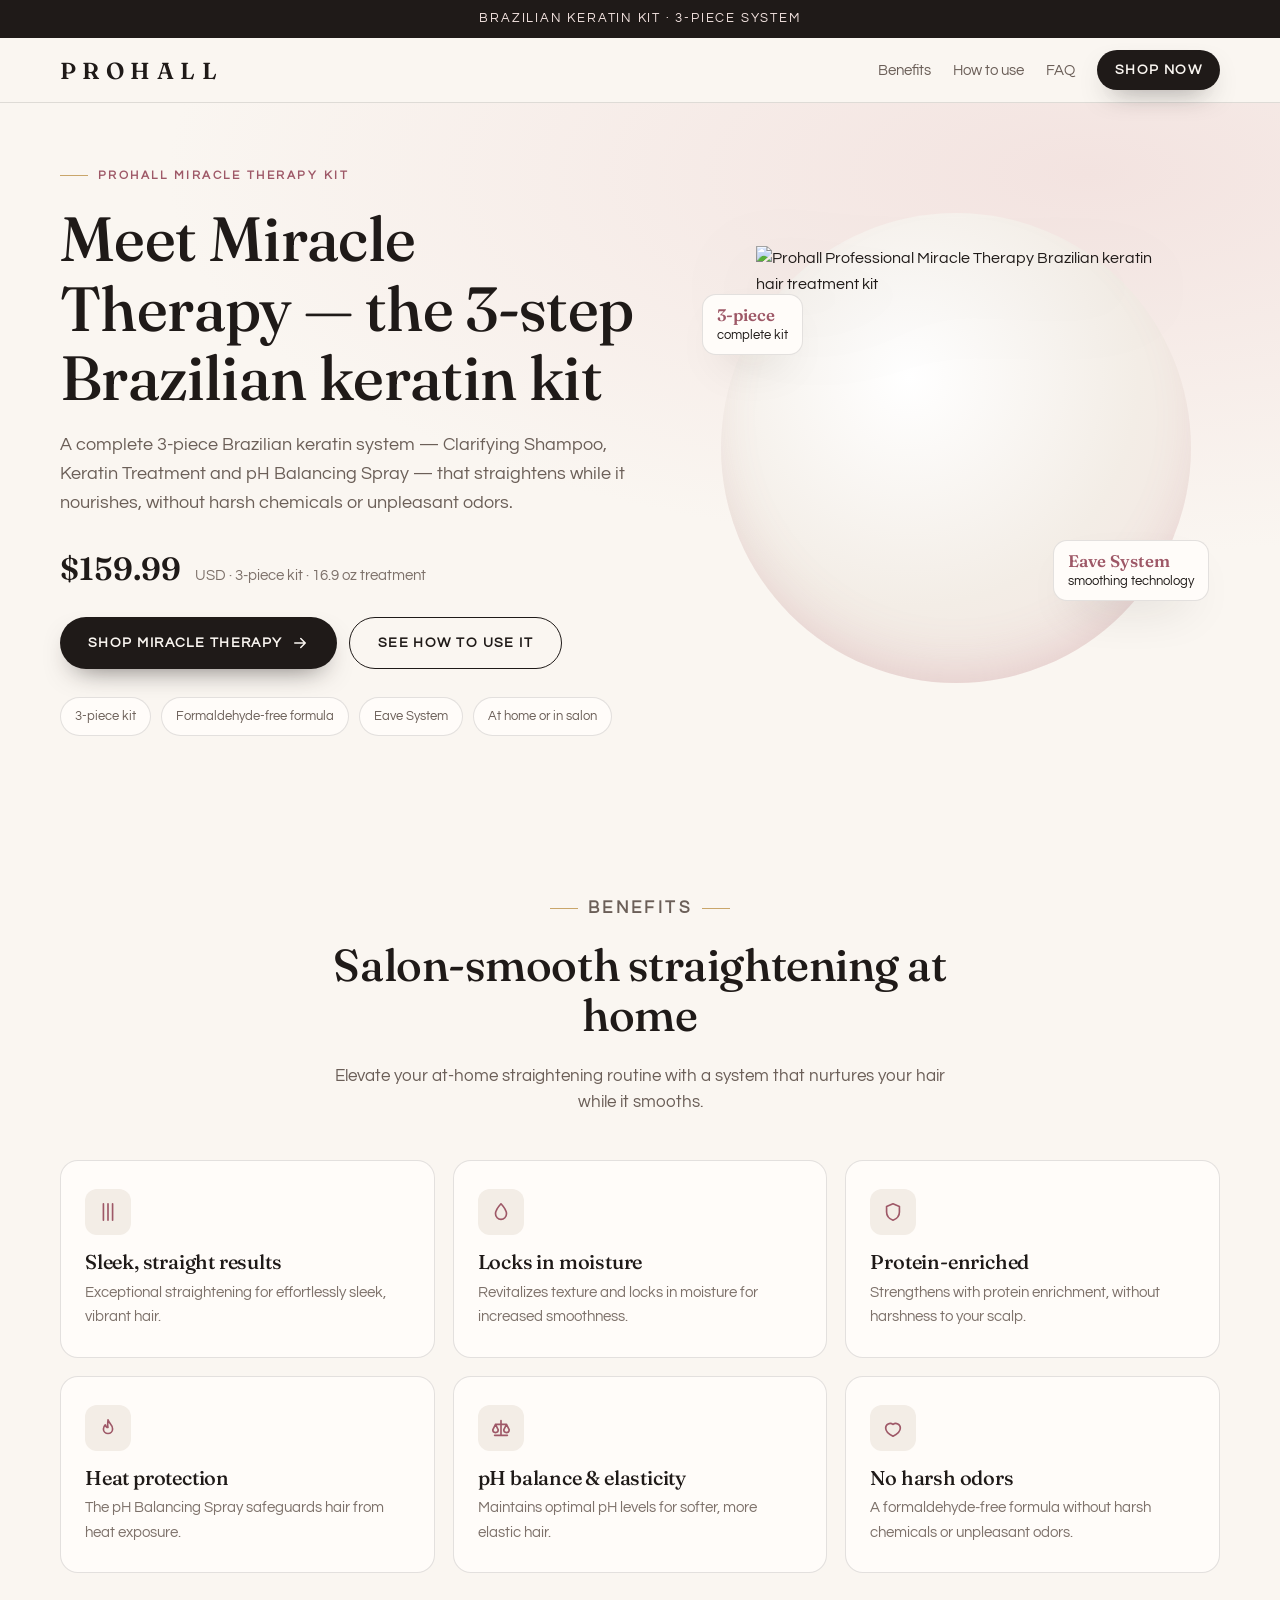
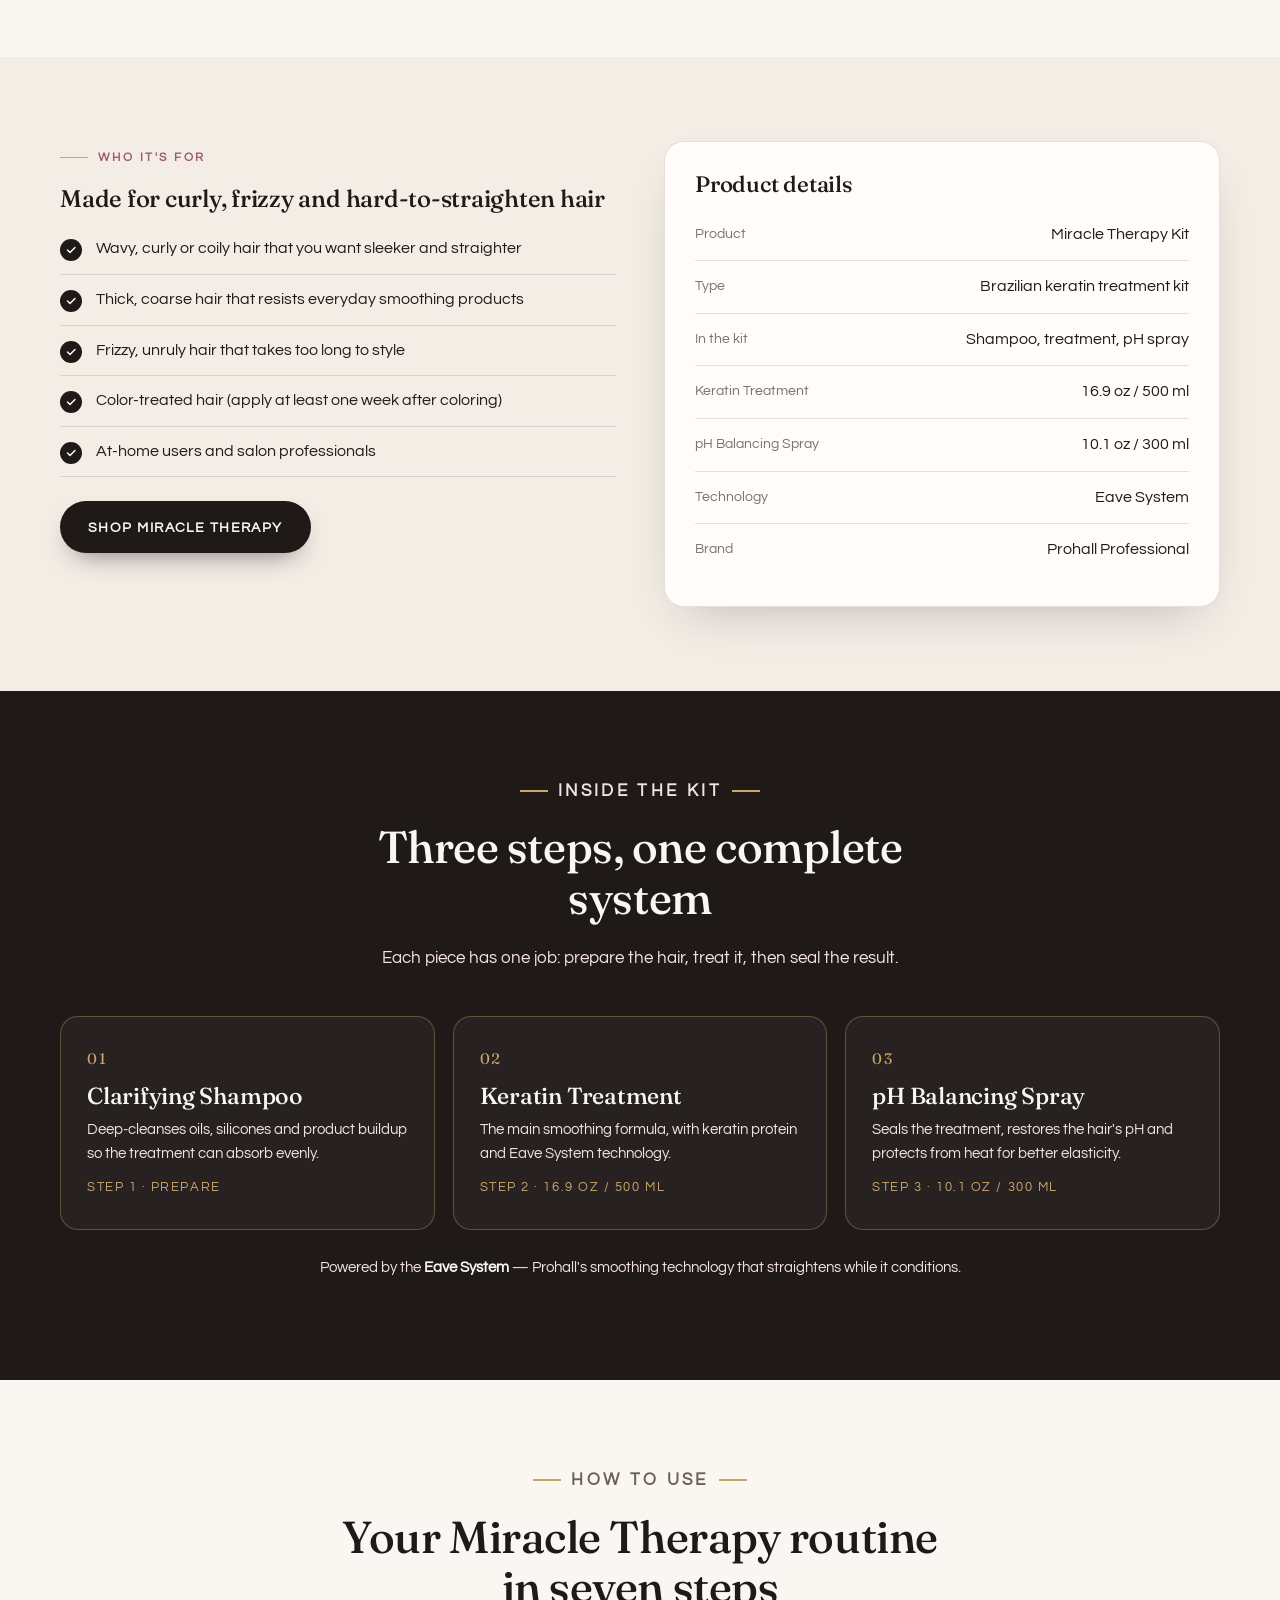
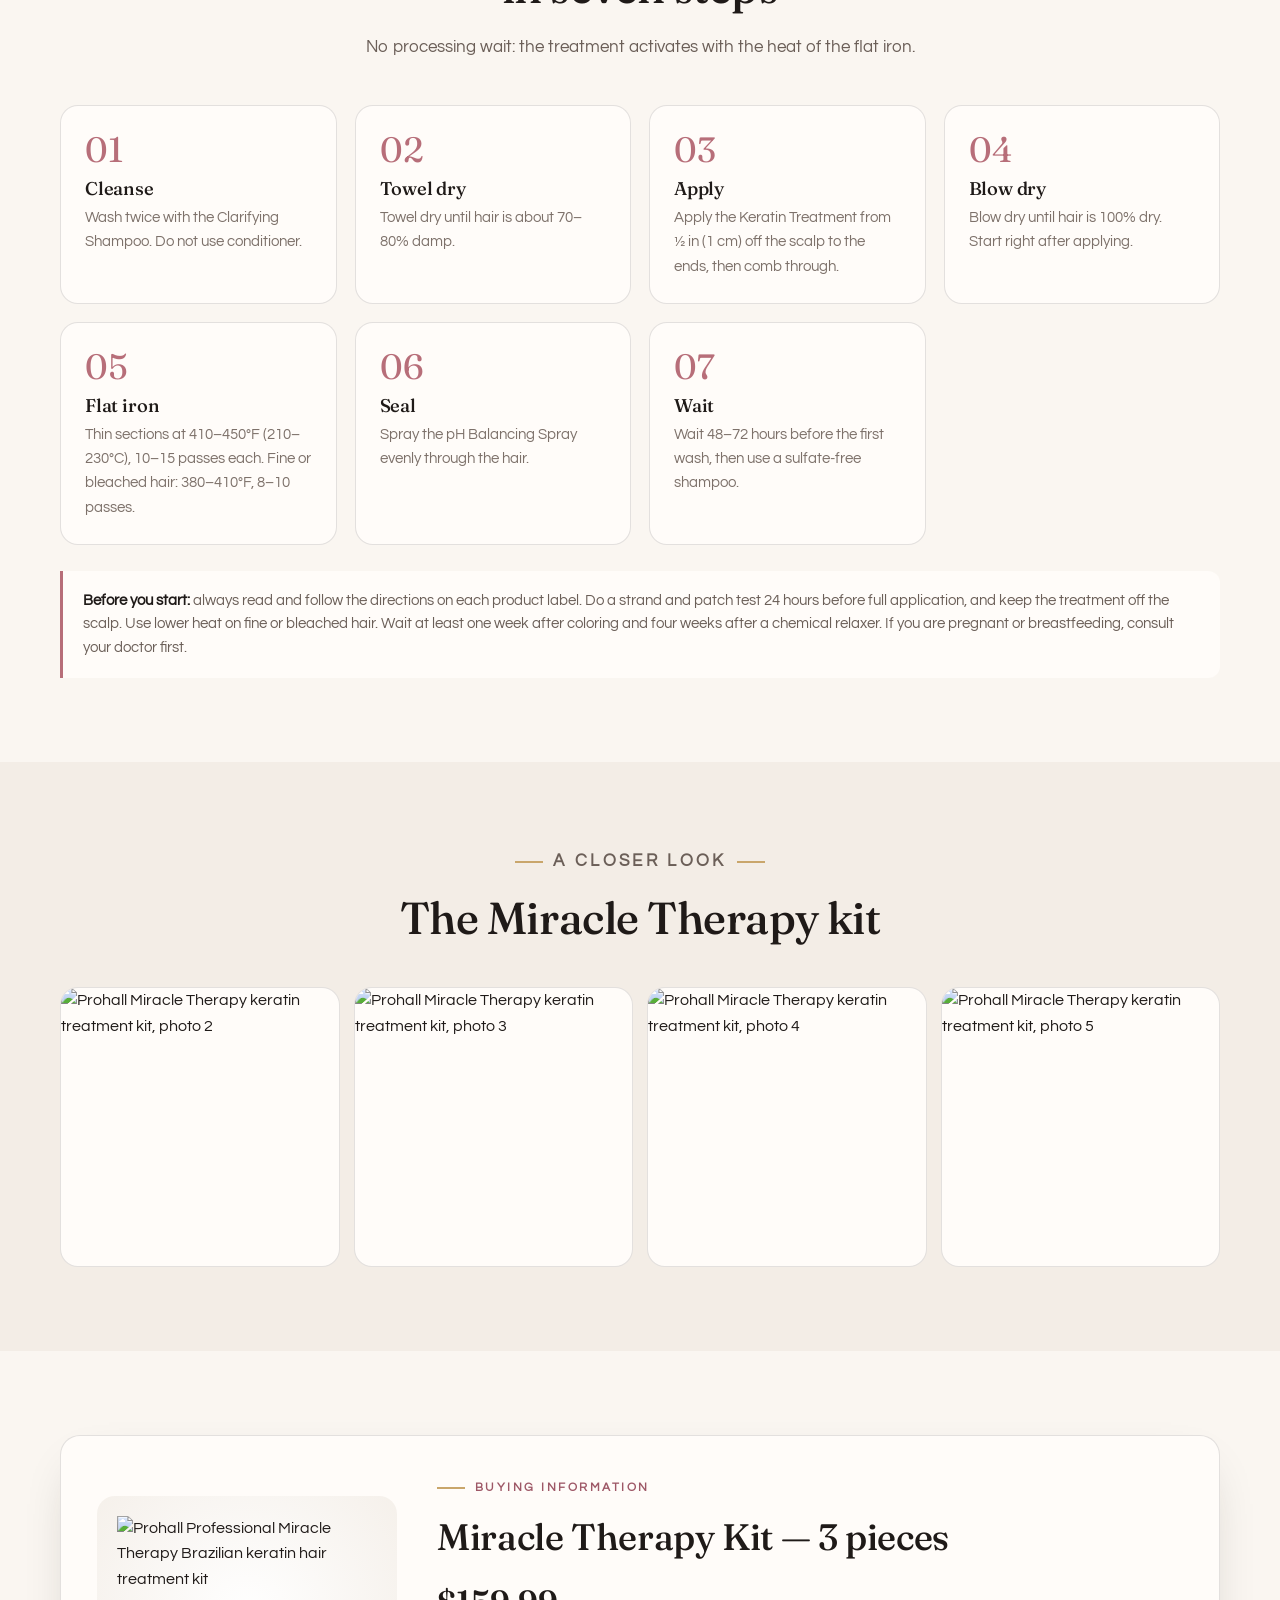
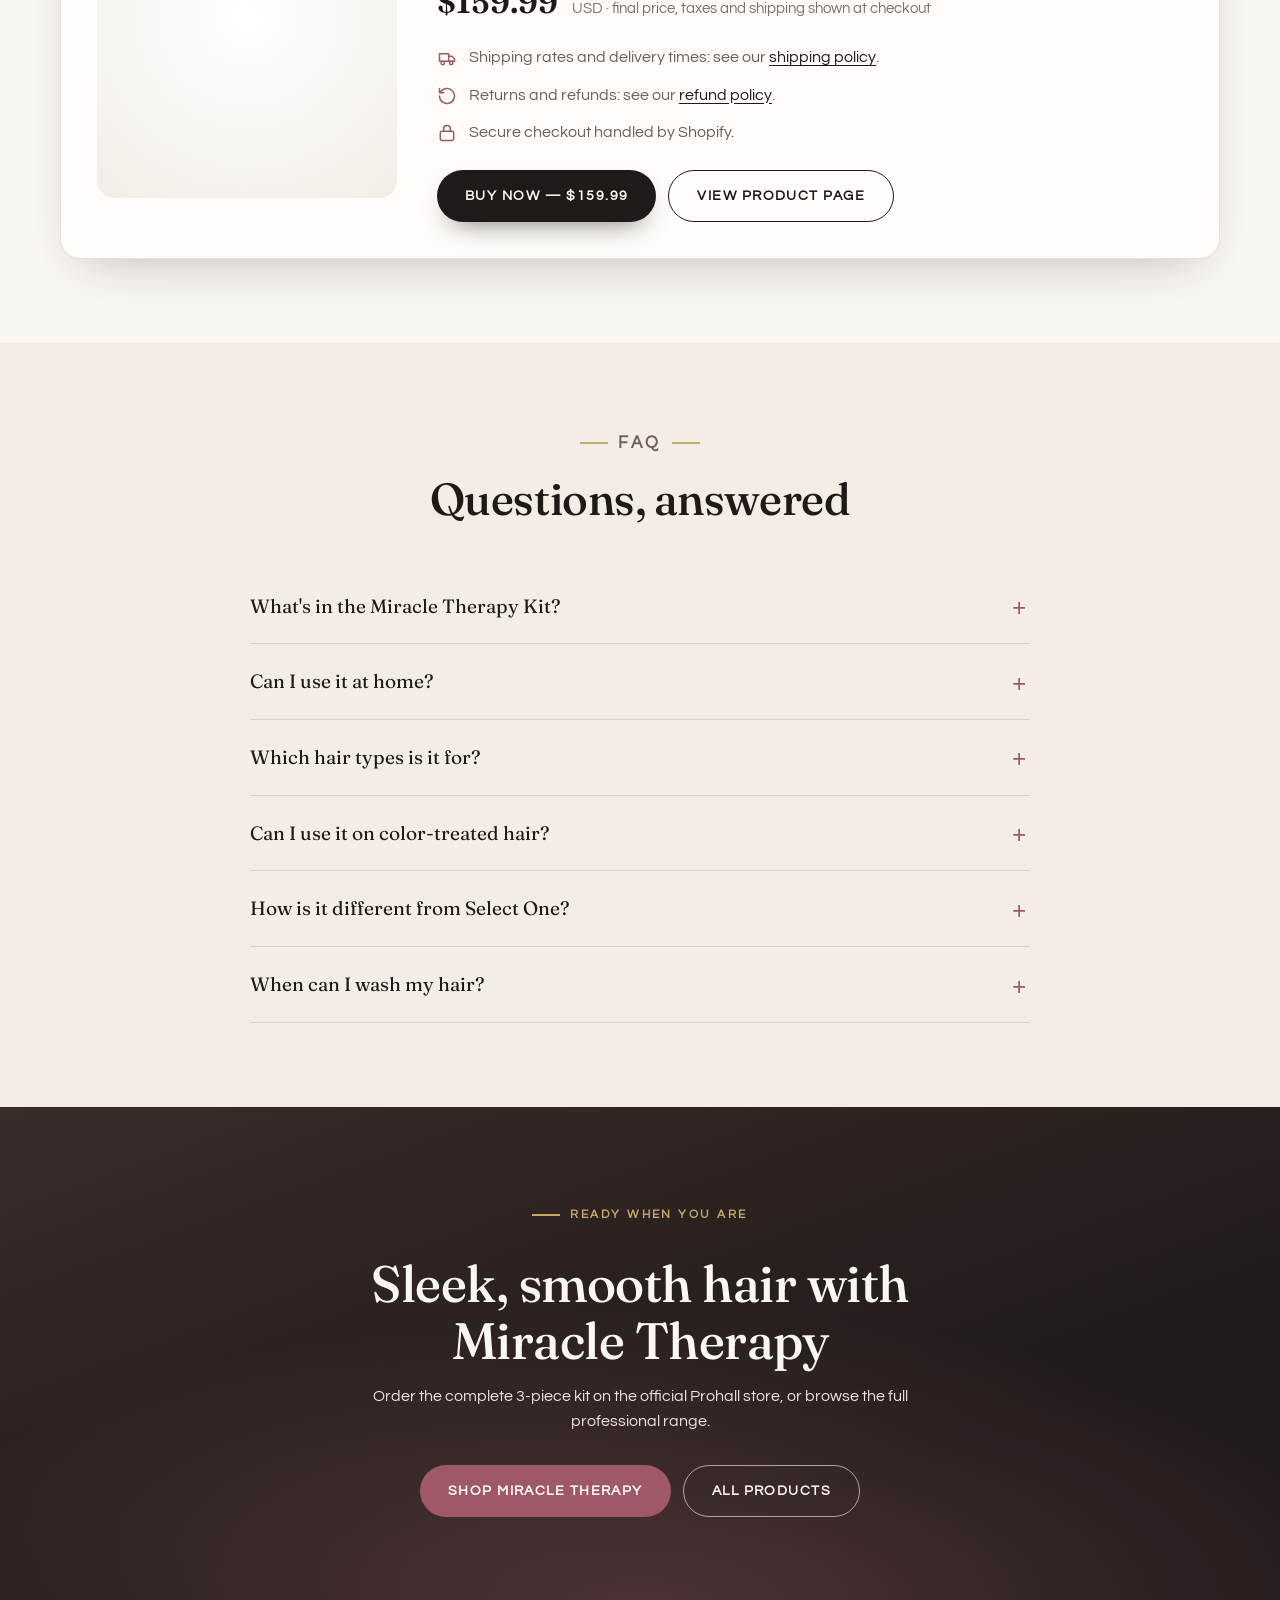
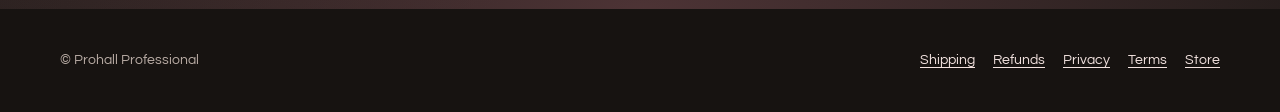
==== miracle-therapy/v1/a/index.html @ c18e9345 "Add Prohall Miracle Therapy Kit — A/B landing pages (v1) Two headline-test pages sharing one stylesh" ====
<!doctype html>
<html lang="en">
<head>
  <meta charset="utf-8">
  <meta name="viewport" content="width=device-width, initial-scale=1">
  <!-- VERSION A — headline test. Only the <title> and <h1> differ from version B. -->
  <title>Meet Miracle Therapy | Prohall Brazilian Keratin Treatment Kit</title>
  <meta name="description" content="Prohall Miracle Therapy Kit: Clarifying Shampoo, Keratin Treatment 16.9 oz and pH Balancing Spray 10.1 oz. A 3-step Brazilian keratin system for at-home or salon straightening.">
  <meta name="robots" content="noindex">
  <link rel="preconnect" href="https://fonts.googleapis.com">
  <link rel="preconnect" href="https://fonts.gstatic.com" crossorigin>
  <link rel="stylesheet" href="https://fonts.googleapis.com/css2?family=Fraunces:ital,opsz,wght@0,9..144,400..700;1,9..144,400..700&family=Questrial&display=swap">
  <link rel="preload" as="image" href="https://cdn.shopify.com/s/files/1/0581/4065/5793/files/av.png?v=1733241601&width=900">
  <link rel="stylesheet" href="../assets/styles.css">
</head>
<body>
  <a class="skip" href="#main">Skip to content</a>

  <div class="announce">Brazilian keratin kit · 3-piece system</div>

  <header class="site-header">
    <div class="wrap">
      <span class="logo" aria-label="Prohall">PROHALL</span>
      <nav class="header-links" aria-label="Page">
        <a class="hide-sm" href="#benefits">Benefits</a>
        <a class="hide-sm" href="#how-to-use">How to use</a>
        <a class="hide-sm" href="#faq">FAQ</a>
        <a class="btn btn-primary" href="https://shop.prohall.ai/products/brazilian-keratin-hair-treatment-kit-straightening-blowout-formaldehyde-free-prohall-professional-miracle-therapy-17oz-keratina-queratina-alisador-para-el-pelo">Shop now</a>
      </nav>
    </div>
  </header>

  <main id="main">

    <!-- ============ HERO ============ -->
    <section class="hero" aria-labelledby="hero-title">
      <div class="wrap hero-grid">
        <div>
          <p class="eyebrow">Prohall Miracle Therapy Kit</p>
          <h1 id="hero-title">Meet Miracle Therapy — the 3-step Brazilian keratin kit</h1>
          <p class="hero-lede">A complete 3-piece Brazilian keratin system — Clarifying Shampoo, Keratin Treatment and pH Balancing Spray — that straightens while it nourishes, without harsh chemicals or unpleasant odors.</p>

          <div class="price-row">
            <span class="price">$159.99</span>
            <span class="price-note">USD &middot; 3-piece kit · 16.9 oz treatment</span>
          </div>

          <div class="cta-row">
            <a class="btn btn-primary" href="https://shop.prohall.ai/products/brazilian-keratin-hair-treatment-kit-straightening-blowout-formaldehyde-free-prohall-professional-miracle-therapy-17oz-keratina-queratina-alisador-para-el-pelo">
              Shop Miracle Therapy
              <svg viewBox="0 0 24 24" fill="none" stroke="currentColor" stroke-width="2" stroke-linecap="round" stroke-linejoin="round" aria-hidden="true"><path d="M5 12h14M13 6l6 6-6 6"/></svg>
            </a>
            <a class="btn btn-ghost" href="#how-to-use">See how to use it</a>
          </div>

          <ul class="chips" aria-label="Product highlights"><li>3-piece kit</li><li>Formaldehyde-free formula</li><li>Eave System</li><li>At home or in salon</li></ul>
        </div>

        <div class="hero-visual">
          <div class="halo" aria-hidden="true"></div>
          <img src="https://cdn.shopify.com/s/files/1/0581/4065/5793/files/av.png?v=1733241601&width=900"
               width="3124" height="3152"
               alt="Prohall Professional Miracle Therapy Brazilian keratin hair treatment kit">
          <div class="float-tag t1" aria-hidden="true"><strong>3-piece</strong>complete kit</div>
          <div class="float-tag t2" aria-hidden="true"><strong>Eave System</strong>smoothing technology</div>
        </div>
      </div>
    </section>

    <!-- ============ BENEFITS ============ -->
    <section class="section" id="benefits" aria-labelledby="benefits-title">
      <div class="wrap">
        <div class="section-head center">
          <p class="eyebrow">Benefits</p>
          <h2 id="benefits-title">Salon-smooth straightening at home</h2>
          <p>Elevate your at-home straightening routine with a system that nurtures your hair while it smooths.</p>
        </div>

        <div class="benefits">
          <article class="benefit">
            <div class="icon"><svg viewBox="0 0 24 24" fill="none" stroke="currentColor" stroke-width="1.8" stroke-linecap="round" stroke-linejoin="round" aria-hidden="true"><path d="M7 3v18M12 3v18M17 3v18"/></svg></div>
            <h3>Sleek, straight results</h3>
            <p>Exceptional straightening for effortlessly sleek, vibrant hair.</p>
          </article>
          <article class="benefit">
            <div class="icon"><svg viewBox="0 0 24 24" fill="none" stroke="currentColor" stroke-width="1.8" stroke-linecap="round" stroke-linejoin="round" aria-hidden="true"><path d="M12 3s6 6.5 6 11a6 6 0 0 1-12 0c0-4.5 6-11 6-11z"/></svg></div>
            <h3>Locks in moisture</h3>
            <p>Revitalizes texture and locks in moisture for increased smoothness.</p>
          </article>
          <article class="benefit">
            <div class="icon"><svg viewBox="0 0 24 24" fill="none" stroke="currentColor" stroke-width="1.8" stroke-linecap="round" stroke-linejoin="round" aria-hidden="true"><path d="M12 3l7 3v6c0 4.5-3 7.5-7 9-4-1.5-7-4.5-7-9V6z"/></svg></div>
            <h3>Protein-enriched</h3>
            <p>Strengthens with protein enrichment, without harshness to your scalp.</p>
          </article>
          <article class="benefit">
            <div class="icon"><svg viewBox="0 0 24 24" fill="none" stroke="currentColor" stroke-width="1.8" stroke-linecap="round" stroke-linejoin="round" aria-hidden="true"><path d="M12 3c1 4 5 5 5 10a5 5 0 0 1-10 0c0-2 1-3.5 2-4.5.5 2 1.5 3 3 3-1-3 0-6 0-8.5z"/></svg></div>
            <h3>Heat protection</h3>
            <p>The pH Balancing Spray safeguards hair from heat exposure.</p>
          </article>
          <article class="benefit">
            <div class="icon"><svg viewBox="0 0 24 24" fill="none" stroke="currentColor" stroke-width="1.8" stroke-linecap="round" stroke-linejoin="round" aria-hidden="true"><path d="M12 4v16M5 20h14M6 8h12M6 8l-3 6a3 3 0 0 0 6 0zM18 8l-3 6a3 3 0 0 0 6 0z"/></svg></div>
            <h3>pH balance &amp; elasticity</h3>
            <p>Maintains optimal pH levels for softer, more elastic hair.</p>
          </article>
          <article class="benefit">
            <div class="icon"><svg viewBox="0 0 24 24" fill="none" stroke="currentColor" stroke-width="1.8" stroke-linecap="round" stroke-linejoin="round" aria-hidden="true"><path d="M20 12c0 5-8 9-8 9s-8-4-8-9a5 5 0 0 1 8-4 5 5 0 0 1 8 4z"/></svg></div>
            <h3>No harsh odors</h3>
            <p>A formaldehyde-free formula without harsh chemicals or unpleasant odors.</p>
          </article>
        </div>
      </div>
    </section>

    <!-- ============ WHO IT'S FOR + SPEC ============ -->
    <section class="section section-alt" id="details" aria-labelledby="details-title">
      <div class="wrap split">
        <div>
          <p class="eyebrow">Who it&#x27;s for</p>
          <h2 id="details-title">Made for curly, frizzy and hard-to-straighten hair</h2>
          <ul class="ticks">
            <li>Wavy, curly or coily hair that you want sleeker and straighter</li>
            <li>Thick, coarse hair that resists everyday smoothing products</li>
            <li>Frizzy, unruly hair that takes too long to style</li>
            <li>Color-treated hair (apply at least one week after coloring)</li>
            <li>At-home users and salon professionals</li>
          </ul>
          <a class="btn btn-primary" href="https://shop.prohall.ai/products/brazilian-keratin-hair-treatment-kit-straightening-blowout-formaldehyde-free-prohall-professional-miracle-therapy-17oz-keratina-queratina-alisador-para-el-pelo">Shop Miracle Therapy</a>
        </div>

        <aside class="spec" aria-label="Product details">
          <h3>Product details</h3>
          <dl>
            <dt>Product</dt><dd>Miracle Therapy Kit</dd>
            <dt>Type</dt><dd>Brazilian keratin treatment kit</dd>
            <dt>In the kit</dt><dd>Shampoo, treatment, pH spray</dd>
            <dt>Keratin Treatment</dt><dd>16.9 oz / 500 ml</dd>
            <dt>pH Balancing Spray</dt><dd>10.1 oz / 300 ml</dd>
            <dt>Technology</dt><dd>Eave System</dd>
            <dt>Brand</dt><dd>Prohall Professional</dd>
          </dl>
        </aside>
      </div>
    </section>

    <!-- ============ FORMULA / KIT ============ -->
    <section class="section section-dark" id="formula" aria-labelledby="formula-title">
      <div class="wrap">
        <div class="section-head center">
          <p class="eyebrow">Inside the kit</p>
          <h2 id="formula-title">Three steps, one complete system</h2>
          <p>Each piece has one job: prepare the hair, treat it, then seal the result.</p>
        </div>
        <div class="ingredients">
          <article class="ingredient">
            <span class="num">01</span>
            <h3>Clarifying Shampoo</h3>
            <p>Deep-cleanses oils, silicones and product buildup so the treatment can absorb evenly.</p>
            <span class="size">Step 1 · Prepare</span>
          </article>
          <article class="ingredient">
            <span class="num">02</span>
            <h3>Keratin Treatment</h3>
            <p>The main smoothing formula, with keratin protein and Eave System technology.</p>
            <span class="size">Step 2 · 16.9 oz / 500 ml</span>
          </article>
          <article class="ingredient">
            <span class="num">03</span>
            <h3>pH Balancing Spray</h3>
            <p>Seals the treatment, restores the hair&#x27;s pH and protects from heat for better elasticity.</p>
            <span class="size">Step 3 · 10.1 oz / 300 ml</span>
          </article>
        </div>
        <p class="lumini">Powered by the <strong>Eave System</strong> — Prohall's smoothing technology that straightens while it conditions.</p>
      </div>
    </section>

    <!-- ============ HOW TO USE ============ -->
    <section class="section" id="how-to-use" aria-labelledby="howto-title">
      <div class="wrap">
        <div class="section-head center">
          <p class="eyebrow">How to use</p>
          <h2 id="howto-title">Your Miracle Therapy routine in seven steps</h2>
          <p>No processing wait: the treatment activates with the heat of the flat iron.</p>
        </div>
        <ol class="steps cols-4">
          <li><h3>Cleanse</h3><p>Wash twice with the Clarifying Shampoo. Do not use conditioner.</p></li>
          <li><h3>Towel dry</h3><p>Towel dry until hair is about 70–80% damp.</p></li>
          <li><h3>Apply</h3><p>Apply the Keratin Treatment from ½ in (1 cm) off the scalp to the ends, then comb through.</p></li>
          <li><h3>Blow dry</h3><p>Blow dry until hair is 100% dry. Start right after applying.</p></li>
          <li><h3>Flat iron</h3><p>Thin sections at 410–450°F (210–230°C), 10–15 passes each. Fine or bleached hair: 380–410°F, 8–10 passes.</p></li>
          <li><h3>Seal</h3><p>Spray the pH Balancing Spray evenly through the hair.</p></li>
          <li><h3>Wait</h3><p>Wait 48–72 hours before the first wash, then use a sulfate-free shampoo.</p></li>
        </ol>
        <div class="note">
          <strong>Before you start:</strong> always read and follow the directions on each product label. Do a strand and patch test 24 hours before full application, and keep the treatment off the scalp. Use lower heat on fine or bleached hair. Wait at least one week after coloring and four weeks after a chemical relaxer. If you are pregnant or breastfeeding, consult your doctor first.
        </div>
      </div>
    </section>

    <!-- ============ GALLERY ============ -->
    <section class="section section-alt" id="gallery" aria-labelledby="gallery-title">
      <div class="wrap">
        <div class="section-head center">
          <p class="eyebrow">A closer look</p>
          <h2 id="gallery-title">The Miracle Therapy kit</h2>
        </div>
        <div class="gallery">
          <figure><img src="https://cdn.shopify.com/s/files/1/0581/4065/5793/files/7158-K7ud-L._SL1500.jpg?v=1733242667&width=700" width="700" height="700" loading="lazy" alt="Prohall Miracle Therapy keratin treatment kit, photo 2"></figure>
          <figure><img src="https://cdn.shopify.com/s/files/1/0581/4065/5793/files/71p83jw_avL._SL1500.jpg?v=1733242666&width=700" width="700" height="700" loading="lazy" alt="Prohall Miracle Therapy keratin treatment kit, photo 3"></figure>
          <figure><img src="https://cdn.shopify.com/s/files/1/0581/4065/5793/files/71bYhLJczsL._SL1500.jpg?v=1733242666&width=700" width="700" height="700" loading="lazy" alt="Prohall Miracle Therapy keratin treatment kit, photo 4"></figure>
          <figure><img src="https://cdn.shopify.com/s/files/1/0581/4065/5793/files/71W67Wo0K_L._SL1500.jpg?v=1733242667&width=700" width="700" height="700" loading="lazy" alt="Prohall Miracle Therapy keratin treatment kit, photo 5"></figure>
        </div>
      </div>
    </section>

    <!-- ============ BUYING INFORMATION ============ -->
    <section class="section" id="buy" aria-labelledby="buy-title">
      <div class="wrap">
        <div class="buy-card">
          <div class="pack">
            <img src="https://cdn.shopify.com/s/files/1/0581/4065/5793/files/av.png?v=1733241601&width=600"
                 width="3124" height="3152" loading="lazy"
                 alt="Prohall Professional Miracle Therapy Brazilian keratin hair treatment kit">
          </div>
          <div>
            <p class="eyebrow">Buying information</p>
            <h2 id="buy-title">Miracle Therapy Kit — 3 pieces</h2>
            <div class="price-row" style="margin:6px 0 4px">
              <span class="price">$159.99</span>
              <span class="price-note">USD &middot; final price, taxes and shipping shown at checkout</span>
            </div>
            <ul class="info-list">
              <li>
                <svg viewBox="0 0 24 24" fill="none" stroke="currentColor" stroke-width="1.8" stroke-linecap="round" stroke-linejoin="round" aria-hidden="true"><path d="M3 7h11v9H3zM14 10h4l3 3v3h-7"/><circle cx="7" cy="18" r="2"/><circle cx="17" cy="18" r="2"/></svg>
                <span>Shipping rates and delivery times: see our <a href="https://shop.prohall.ai/policies/shipping-policy">shipping policy</a>.</span>
              </li>
              <li>
                <svg viewBox="0 0 24 24" fill="none" stroke="currentColor" stroke-width="1.8" stroke-linecap="round" stroke-linejoin="round" aria-hidden="true"><path d="M3 12a9 9 0 1 0 3-6.7L3 8M3 3v5h5"/></svg>
                <span>Returns and refunds: see our <a href="https://shop.prohall.ai/policies/refund-policy">refund policy</a>.</span>
              </li>
              <li>
                <svg viewBox="0 0 24 24" fill="none" stroke="currentColor" stroke-width="1.8" stroke-linecap="round" stroke-linejoin="round" aria-hidden="true"><rect x="4" y="10" width="16" height="11" rx="2"/><path d="M8 10V7a4 4 0 0 1 8 0v3"/></svg>
                <span>Secure checkout handled by Shopify.</span>
              </li>
            </ul>
            <div class="cta-row">
              <a class="btn btn-primary" href="https://shop.prohall.ai/cart/44946754306225:1">Buy now &mdash; $159.99</a>
              <a class="btn btn-ghost" href="https://shop.prohall.ai/products/brazilian-keratin-hair-treatment-kit-straightening-blowout-formaldehyde-free-prohall-professional-miracle-therapy-17oz-keratina-queratina-alisador-para-el-pelo">View product page</a>
            </div>
          </div>
        </div>
      </div>
    </section>

    <!-- ============ FAQ ============ -->
    <section class="section section-alt" id="faq" aria-labelledby="faq-title">
      <div class="wrap">
        <div class="section-head center">
          <p class="eyebrow">FAQ</p>
          <h2 id="faq-title">Questions, answered</h2>
        </div>
        <div class="faq">
          <details>
            <summary>What&#x27;s in the Miracle Therapy Kit?</summary>
            <p>A Clarifying Shampoo, the Miracle Therapy Keratin Treatment (16.9 oz / 500 ml) and a pH Balancing Spray (10.1 oz / 300 ml).</p>
          </details>
          <details>
            <summary>Can I use it at home?</summary>
            <p>Yes. The kit is designed for both salon and at-home use, with a clear three-step system.</p>
          </details>
          <details>
            <summary>Which hair types is it for?</summary>
            <p>All hair types, from wavy to coily. Use less product, thinner sections and lower heat on fine or bleached hair.</p>
          </details>
          <details>
            <summary>Can I use it on color-treated hair?</summary>
            <p>Yes. Apply the treatment at least one week after coloring so the color has fully settled.</p>
          </details>
          <details>
            <summary>How is it different from Select One?</summary>
            <p>Miracle Therapy is a stronger 3-piece straightening system. Select One is a single-product thermal anti-frizz treatment that smooths while keeping more of your texture.</p>
          </details>
          <details>
            <summary>When can I wash my hair?</summary>
            <p>Wait 48–72 hours before the first wash, then switch to a sulfate-free shampoo to help the result last.</p>
          </details>
        </div>
      </div>
    </section>

    <!-- ============ FINAL ACTION ============ -->
    <section class="final" aria-labelledby="final-title">
      <div class="wrap">
        <p class="eyebrow">Ready when you are</p>
        <h2 id="final-title">Sleek, smooth hair with Miracle Therapy</h2>
        <p>Order the complete 3-piece kit on the official Prohall store, or browse the full professional range.</p>
        <div class="cta-row">
          <a class="btn btn-gold" href="https://shop.prohall.ai/products/brazilian-keratin-hair-treatment-kit-straightening-blowout-formaldehyde-free-prohall-professional-miracle-therapy-17oz-keratina-queratina-alisador-para-el-pelo">Shop Miracle Therapy</a>
          <a class="btn btn-ghost" href="https://shop.prohall.ai/collections/all">All products</a>
        </div>
      </div>
    </section>
  </main>

  <footer class="site-footer">
    <div class="wrap">
      <span>&copy; Prohall Professional</span>
      <nav aria-label="Store policies">
        <a href="https://shop.prohall.ai/policies/shipping-policy">Shipping</a>
        <a href="https://shop.prohall.ai/policies/refund-policy">Refunds</a>
        <a href="https://shop.prohall.ai/policies/privacy-policy">Privacy</a>
        <a href="https://shop.prohall.ai/policies/terms-of-service">Terms</a>
        <a href="https://shop.prohall.ai/">Store</a>
      </nav>
    </div>
  </footer>

  <div class="sticky-buy">
    <span class="s-name"><strong>Miracle Therapy</strong>$159.99 &middot; 3-piece kit</span>
    <a class="btn btn-primary" href="https://shop.prohall.ai/products/brazilian-keratin-hair-treatment-kit-straightening-blowout-formaldehyde-free-prohall-professional-miracle-therapy-17oz-keratina-queratina-alisador-para-el-pelo">Shop now</a>
  </div>

  <!-- Split tracking: replace this tag with the EXACT one copied from
       Split -> New run -> Install tracking. Same tag on A and B. -->
  <script defer src="https://YOUR-TOOL-DOMAIN/external-landing.js"
    data-split-experiment="EXPERIMENT-ID-FROM-DASHBOARD"
    data-split-storefront="shop.prohall.ai"></script>
</body>
</html>
---- miracle-therapy/v1/assets/styles.css ----
/* Prohall Miracle Therapy Kit — shared layout for versions A and B.
   Both pages load this same file so only the headline differs. */

:root {
  /* Tokens matched to the live shop.prohall.ai theme ("Blush & Champagne", lux-tokens.css) */
  --ivory: #FAF6F1;      /* --lux-canvas   */
  --cream: #F3EDE6;      /* --lux-canvas-2 */
  --sand: #F3E3E0;       /* --lux-blush    */
  --espresso: #1F1A18;   /* --lux-ink      */
  --cocoa: #6B5F58;      /* --lux-ink-soft */
  --muted: #7d716a;
  --gold: #B76E79;       /* --lux-rose (primary accent) */
  --gold-deep: #9E5867;  /* --lux-rose-deep */
  --champagne: #C9A66B;  /* --lux-gold, used sparingly */
  --line: rgba(31, 26, 24, .12);
  --white: #FFFCF9;      /* --lux-card */
  --radius: 18px;        /* theme card radius */
  --radius-lg: 20px;     /* theme media radius */
  --shadow: 0 20px 50px -24px rgba(31, 26, 24, .3);
  --ease: cubic-bezier(.16, 1, .3, 1);
  --serif: "Fraunces", "Cormorant Garamond", Georgia, "Times New Roman", serif;
  --sans: "Questrial", -apple-system, BlinkMacSystemFont, "Segoe UI", Roboto, Arial, sans-serif;
  --wrap: 1200px;        /* theme page width */
}

*, *::before, *::after { box-sizing: border-box; }
html { scroll-behavior: smooth; -webkit-text-size-adjust: 100%; }
@media (prefers-reduced-motion: reduce) { html { scroll-behavior: auto; } * { transition: none !important; animation: none !important; } }

body {
  margin: 0;
  font-family: var(--sans);
  font-size: 16px;
  line-height: 1.6;
  color: var(--espresso);
  background: var(--ivory);
  -webkit-font-smoothing: antialiased;
}

img { max-width: 100%; height: auto; display: block; }
a { color: inherit; }
h1, h2, h3 { font-family: var(--serif); font-weight: 500; line-height: 1.12; margin: 0 0 .5em; letter-spacing: -.01em; }
p { margin: 0 0 1em; }

.wrap { width: 100%; max-width: var(--wrap); margin: 0 auto; padding: 0 20px; }

.skip { position: absolute; left: -9999px; top: 0; background: var(--espresso); color: var(--white); padding: 10px 16px; z-index: 100; }
.skip:focus { left: 12px; top: 12px; }

:focus-visible { outline: 3px solid var(--gold); outline-offset: 3px; border-radius: 6px; }

/* ---------- Buttons ---------- */
.btn {
  display: inline-flex; align-items: center; justify-content: center; gap: .55em;
  min-height: 52px; padding: 0 28px;
  border-radius: 999px;
  font-weight: 600; font-size: .9rem; letter-spacing: .1em; text-transform: uppercase;
  text-decoration: none;
  transition: transform .35s var(--ease), background-color .35s var(--ease), box-shadow .35s var(--ease), color .35s var(--ease);
}
.btn:hover { transform: translateY(-1px); }
.btn-primary { background: var(--espresso); color: var(--ivory); box-shadow: 0 12px 28px -14px rgba(31, 26, 24, .7); }
.btn-primary:hover { background: var(--gold-deep); }
.btn-ghost { background: transparent; color: var(--espresso); border: 1.5px solid var(--espresso); }
.btn-ghost:hover { background: var(--espresso); color: var(--ivory); }
.btn-gold { background: var(--gold-deep); color: var(--white); }
.btn-gold:hover { background: #874a57; }
.btn svg { width: 18px; height: 18px; flex: none; }

/* ---------- Announcement + header ---------- */
.announce {
  background: var(--espresso); color: var(--sand);
  text-align: center; font-size: .8rem; letter-spacing: .14em; text-transform: uppercase;
  padding: 9px 16px;
}
.site-header { border-bottom: 1px solid var(--line); background: rgba(250, 246, 241, .92); backdrop-filter: blur(8px); position: sticky; top: 0; z-index: 20; }
.site-header .wrap { display: flex; align-items: center; justify-content: space-between; height: 64px; }
.logo { font-family: var(--serif); font-size: 1.45rem; letter-spacing: .28em; text-decoration: none; font-weight: 600; }
.header-links { display: flex; align-items: center; gap: 22px; font-size: .92rem; }
.header-links a { text-decoration: none; color: var(--cocoa); }
.header-links a:hover { color: var(--espresso); text-decoration: underline; text-underline-offset: 4px; }
.header-links .btn { min-height: 40px; padding: 0 18px; font-size: .88rem; color: var(--ivory); }
.header-links .btn:hover { color: var(--ivory); text-decoration: none; }
@media (max-width: 640px) { .header-links .hide-sm { display: none; } }

/* ---------- Hero ---------- */
.hero { position: relative; overflow: hidden; padding: 56px 0 72px; background: radial-gradient(120% 90% at 85% 10%, #F3E3E0 0%, rgba(243, 227, 224, 0) 60%), var(--ivory); }
.hero-grid { display: grid; grid-template-columns: 1.05fr .95fr; gap: 48px; align-items: center; }
.eyebrow { display: inline-flex; align-items: center; gap: 10px; font-size: .78rem; letter-spacing: .2em; text-transform: uppercase; color: var(--gold-deep); font-weight: 600; margin-bottom: 18px; }
.eyebrow::before { content: ""; width: 28px; height: 1.5px; background: var(--champagne); }
.hero h1 { font-size: clamp(2.3rem, 5.2vw, 3.9rem); margin-bottom: 18px; }
.hero h1 em { font-style: italic; color: var(--gold-deep); }
.hero-lede { font-size: 1.12rem; color: var(--cocoa); max-width: 34em; }
.price-row { display: flex; align-items: baseline; gap: 14px; margin: 26px 0 22px; flex-wrap: wrap; }
.price { font-family: var(--serif); font-size: 2rem; font-weight: 600; }
.price-note { color: var(--muted); font-size: .92rem; }
.cta-row { display: flex; flex-wrap: wrap; gap: 12px; }
.chips { list-style: none; padding: 0; margin: 28px 0 0; display: flex; flex-wrap: wrap; gap: 10px; }
.chips li { font-size: .84rem; padding: 8px 14px; border: 1px solid var(--line); border-radius: 999px; background: var(--white); color: var(--cocoa); }

.hero-visual { position: relative; display: grid; place-items: center; }
.hero-visual .halo { position: absolute; width: min(92%, 470px); aspect-ratio: 1; border-radius: 50%; background: radial-gradient(circle at 40% 35%, #fff 0%, var(--cream) 55%, var(--sand) 100%); box-shadow: inset 0 -30px 60px -30px rgba(183, 110, 121, .3); }
.hero-visual img { position: relative; width: min(78%, 400px); filter: drop-shadow(0 30px 40px rgba(31, 26, 24, .25)); }
.float-tag { position: absolute; background: var(--white); border: 1px solid var(--line); border-radius: 14px; padding: 10px 14px; font-size: .82rem; box-shadow: var(--shadow); line-height: 1.3; }
.float-tag strong { display: block; font-family: var(--serif); font-size: 1.05rem; font-weight: 600; color: var(--gold-deep); }
.float-tag.t1 { top: 12%; left: 2%; }
.float-tag.t2 { bottom: 12%; right: 2%; }

@media (max-width: 880px) {
  .hero { padding: 36px 0 56px; }
  .hero-grid { grid-template-columns: 1fr; gap: 36px; }
  .hero-visual { order: -1; min-height: 240px; }
  .hero-visual .halo { width: min(64%, 260px); }
  .hero-visual img { width: min(46%, 200px); }
  .float-tag { padding: 7px 11px; font-size: .74rem; }
  .float-tag strong { font-size: .92rem; }
  .float-tag.t1 { top: 6%; left: 0; }
  .float-tag.t2 { bottom: 6%; right: 0; }
  .hero h1 { font-size: clamp(2rem, 8.4vw, 2.6rem); }
  .announce { font-size: .7rem; letter-spacing: .1em; }
  .cta-row .btn { flex: 1 1 100%; }
}

/* ---------- Sections ---------- */
section { scroll-margin-top: 72px; }
.section { padding: 84px 0; }
.section-alt { background: var(--cream); }
.section-dark { background: var(--espresso); color: var(--ivory); }
.section-head { max-width: 640px; margin-bottom: 44px; }
.section-head.center { margin-left: auto; margin-right: auto; text-align: center; }
.section-head.center .eyebrow::after { content: ""; width: 28px; height: 1.5px; background: var(--champagne); }
.section-dark .eyebrow, .final .eyebrow { color: var(--champagne); }
.section-head h2 { font-size: clamp(1.9rem, 3.8vw, 2.8rem); }
.section-head p { color: var(--cocoa); font-size: 1.05rem; }
.section-dark .section-head p { color: var(--sand); }
@media (max-width: 640px) { .section { padding: 60px 0; } }

/* Benefits */
.benefits { display: grid; grid-template-columns: repeat(3, 1fr); gap: 18px; }
.benefit { background: var(--white); border: 1px solid var(--line); border-radius: var(--radius); padding: 28px 24px; transition: transform .2s ease, box-shadow .2s ease; }
.benefit:hover { transform: translateY(-3px); box-shadow: var(--shadow); }
.benefit .icon { width: 46px; height: 46px; border-radius: 12px; display: grid; place-items: center; background: var(--cream); color: var(--gold-deep); margin-bottom: 16px; }
.benefit .icon svg { width: 22px; height: 22px; }
.benefit h3 { font-size: 1.25rem; margin-bottom: 6px; }
.benefit p { color: var(--muted); margin: 0; font-size: .96rem; }
@media (max-width: 880px) { .benefits { grid-template-columns: 1fr 1fr; } }
@media (max-width: 560px) { .benefits { grid-template-columns: 1fr; } }

/* Who it's for + spec */
.split { display: grid; grid-template-columns: 1fr 1fr; gap: 48px; align-items: start; }
@media (max-width: 880px) { .split { grid-template-columns: 1fr; gap: 32px; } }
.ticks { list-style: none; padding: 0; margin: 0 0 24px; }
.ticks li { position: relative; padding: 12px 0 12px 36px; border-bottom: 1px solid var(--line); }
.ticks li::before { content: ""; position: absolute; left: 0; top: 15px; width: 22px; height: 22px; border-radius: 50%; background: var(--espresso) url("data:image/svg+xml,%3Csvg xmlns='http://www.w3.org/2000/svg' viewBox='0 0 24 24' fill='none' stroke='%23FAF6F1' stroke-width='3' stroke-linecap='round' stroke-linejoin='round'%3E%3Cpath d='M5 12l5 5L20 7'/%3E%3C/svg%3E") center / 12px no-repeat; }
.spec { background: var(--white); border: 1px solid var(--line); border-radius: var(--radius-lg); padding: 30px; box-shadow: var(--shadow); }
.spec h3 { font-size: 1.4rem; }
.spec dl { margin: 0; display: grid; grid-template-columns: auto 1fr; }
.spec dt, .spec dd { padding: 13px 0; border-bottom: 1px solid var(--line); margin: 0; }
.spec dt { color: var(--muted); font-size: .9rem; padding-right: 18px; }
.spec dd { font-weight: 500; text-align: right; }
.spec dl > :nth-last-child(-n+2) { border-bottom: 0; }

/* Ingredients */
.ingredients { display: grid; grid-template-columns: repeat(3, 1fr); gap: 18px; }
.ingredient { border: 1px solid rgba(201, 166, 107, .35); border-radius: var(--radius); padding: 30px 26px; background: rgba(255, 255, 255, .04); }
.ingredient .num { font-family: var(--serif); font-size: .95rem; color: var(--champagne); letter-spacing: .1em; }
.ingredient h3 { font-size: 1.45rem; margin: 10px 0 8px; color: var(--ivory); }
.ingredient p { color: var(--sand); margin: 0; font-size: .96rem; }
.lumini { margin-top: 26px; text-align: center; color: var(--sand); font-size: .95rem; }
.lumini strong { color: var(--ivory); }
@media (max-width: 880px) { .ingredients { grid-template-columns: 1fr; } }

/* Steps */
.steps { list-style: none; counter-reset: step; padding: 0; margin: 0; display: grid; grid-template-columns: repeat(3, 1fr); gap: 18px; }
.steps li { counter-increment: step; background: var(--white); border: 1px solid var(--line); border-radius: var(--radius); padding: 26px 24px 24px; position: relative; }
.steps li::before { content: counter(step, decimal-leading-zero); font-family: var(--serif); font-size: 2.2rem; color: var(--gold); line-height: 1; display: block; margin-bottom: 12px; }
.steps h3 { font-size: 1.15rem; margin-bottom: 6px; }
.steps p { margin: 0; color: var(--muted); font-size: .95rem; }
@media (max-width: 880px) { .steps { grid-template-columns: 1fr 1fr; } }
@media (max-width: 560px) { .steps { grid-template-columns: 1fr; } }
.note { margin-top: 26px; padding: 18px 20px; border-left: 3px solid var(--gold); background: var(--white); border-radius: 0 12px 12px 0; font-size: .92rem; color: var(--cocoa); }
.note strong { color: var(--espresso); }

/* Buying info */
.buy-card { display: grid; grid-template-columns: 300px 1fr; gap: 40px; align-items: center; background: var(--white); border: 1px solid var(--line); border-radius: var(--radius-lg); padding: 36px; box-shadow: var(--shadow); }
.buy-card .pack { background: radial-gradient(circle at 50% 40%, #fff, var(--cream)); border-radius: var(--radius); padding: 20px; }
.buy-card h2 { font-size: clamp(1.7rem, 3vw, 2.3rem); }
.info-list { list-style: none; padding: 0; margin: 18px 0 24px; display: grid; gap: 12px; }
.info-list li { display: flex; gap: 12px; align-items: flex-start; color: var(--cocoa); }
.info-list svg { width: 20px; height: 20px; flex: none; color: var(--gold-deep); margin-top: 3px; }
.info-list a { color: var(--espresso); font-weight: 500; text-underline-offset: 3px; }
@media (max-width: 760px) { .buy-card { grid-template-columns: 1fr; padding: 24px; gap: 20px; } .buy-card .pack { max-width: 240px; margin: 0 auto; } }

/* FAQ */
.faq { max-width: 780px; margin: 0 auto; }
.faq details { border-bottom: 1px solid var(--line); }
.faq summary { list-style: none; cursor: pointer; padding: 22px 40px 22px 0; font-family: var(--serif); font-size: 1.2rem; position: relative; }
.faq summary::-webkit-details-marker { display: none; }
.faq summary::after { content: "+"; position: absolute; right: 4px; top: 50%; transform: translateY(-50%); font-family: var(--sans); font-size: 1.6rem; color: var(--gold-deep); transition: transform .2s ease; }
.faq details[open] summary::after { transform: translateY(-50%) rotate(45deg); }
.faq details p { color: var(--cocoa); padding-bottom: 20px; margin: 0; }

/* Final CTA */
.final { text-align: center; background: linear-gradient(160deg, #3a2c2a 0%, var(--espresso) 70%); color: var(--ivory); padding: 92px 0; position: relative; overflow: hidden; }
.final::before { content: ""; position: absolute; inset: auto -10% -60% -10%; height: 120%; background: radial-gradient(closest-side, rgba(183, 110, 121, .3), transparent); pointer-events: none; }
.final .wrap { position: relative; }
.final h2 { font-size: clamp(2rem, 4.4vw, 3.2rem); max-width: 18ch; margin: 0 auto 14px; }
.final p { color: var(--sand); max-width: 36em; margin: 0 auto 30px; }
.final .cta-row { justify-content: center; }
.final .btn-ghost { color: var(--ivory); border-color: rgba(250, 246, 241, .6); }
.final .btn-ghost:hover { background: var(--ivory); color: var(--espresso); }
@media (max-width: 560px) { .final .cta-row .btn { flex: 1 1 100%; } }

/* Footer */
.site-footer { background: #171311; color: #b9aca5; padding: 40px 0 110px; font-size: .88rem; }
.site-footer .wrap { display: flex; flex-wrap: wrap; justify-content: space-between; gap: 20px; }
.site-footer nav { display: flex; flex-wrap: wrap; gap: 18px; }
.site-footer a { color: #F3E3E0; text-underline-offset: 3px; }
@media (min-width: 881px) { .site-footer { padding-bottom: 40px; } }

/* Sticky mobile buy bar */
.sticky-buy { position: fixed; left: 0; right: 0; bottom: 0; z-index: 30; display: none; align-items: center; gap: 12px; padding: 12px 16px calc(12px + env(safe-area-inset-bottom)); background: rgba(250, 246, 241, .97); border-top: 1px solid var(--line); box-shadow: 0 -10px 30px -18px rgba(31, 26, 24, .4); }
.sticky-buy .s-name { flex: 1; line-height: 1.25; font-size: .9rem; }
.sticky-buy .s-name strong { display: block; font-family: var(--serif); font-size: 1rem; }
.sticky-buy .btn { min-height: 46px; padding: 0 22px; }
@media (max-width: 880px) { .sticky-buy { display: flex; } }

/* ---------- Flexible grids (column count follows item count) ---------- */
.ingredients.cols-2 { grid-template-columns: repeat(2, 1fr); max-width: 820px; margin: 0 auto; }
.ingredients.cols-4 { grid-template-columns: repeat(4, 1fr); }
.steps.cols-4 { grid-template-columns: repeat(4, 1fr); }
@media (max-width: 1000px) { .ingredients.cols-4 { grid-template-columns: 1fr 1fr; } .steps.cols-4 { grid-template-columns: 1fr 1fr; } }
@media (max-width: 560px) { .ingredients.cols-2, .ingredients.cols-4, .steps.cols-4 { grid-template-columns: 1fr; } }
.ingredient .size { display: inline-block; margin-top: 12px; font-size: .8rem; letter-spacing: .12em; text-transform: uppercase; color: var(--champagne); }

/* ---------- Product gallery ---------- */
.gallery { display: grid; grid-template-columns: repeat(4, 1fr); gap: 14px; }
.gallery figure { margin: 0; background: var(--white); border: 1px solid var(--line); border-radius: var(--radius); overflow: hidden; aspect-ratio: 1; }
.gallery img { width: 100%; height: 100%; object-fit: cover; }
@media (max-width: 760px) { .gallery { grid-template-columns: 1fr 1fr; } }

/* ---------- Size picker (multi-variant products) ---------- */
.sizes { display: grid; grid-template-columns: 1fr 1fr; gap: 12px; margin: 18px 0 22px; }
.size-card { display: block; text-decoration: none; border: 1.5px solid var(--line); border-radius: var(--radius); padding: 16px 18px; background: var(--white); transition: border-color .35s var(--ease), transform .35s var(--ease); }
.size-card:hover { border-color: var(--gold-deep); transform: translateY(-2px); }
.size-card .sz { display: block; font-size: .78rem; letter-spacing: .14em; text-transform: uppercase; color: var(--muted); }
.size-card .pr { display: block; font-family: var(--serif); font-size: 1.5rem; font-weight: 600; margin: 2px 0 6px; }
.size-card .go { font-size: .82rem; font-weight: 600; letter-spacing: .08em; text-transform: uppercase; color: var(--gold-deep); }
@media (max-width: 420px) { .sizes { grid-template-columns: 1fr; } }

/* Keep tall product photos (e.g. portrait bottle shots) in proportion */
.hero-visual img { max-height: 480px; object-fit: contain; }
.buy-card .pack img { max-height: 320px; width: 100%; object-fit: contain; }
@media (max-width: 880px) { .hero-visual img { max-height: 260px; } }
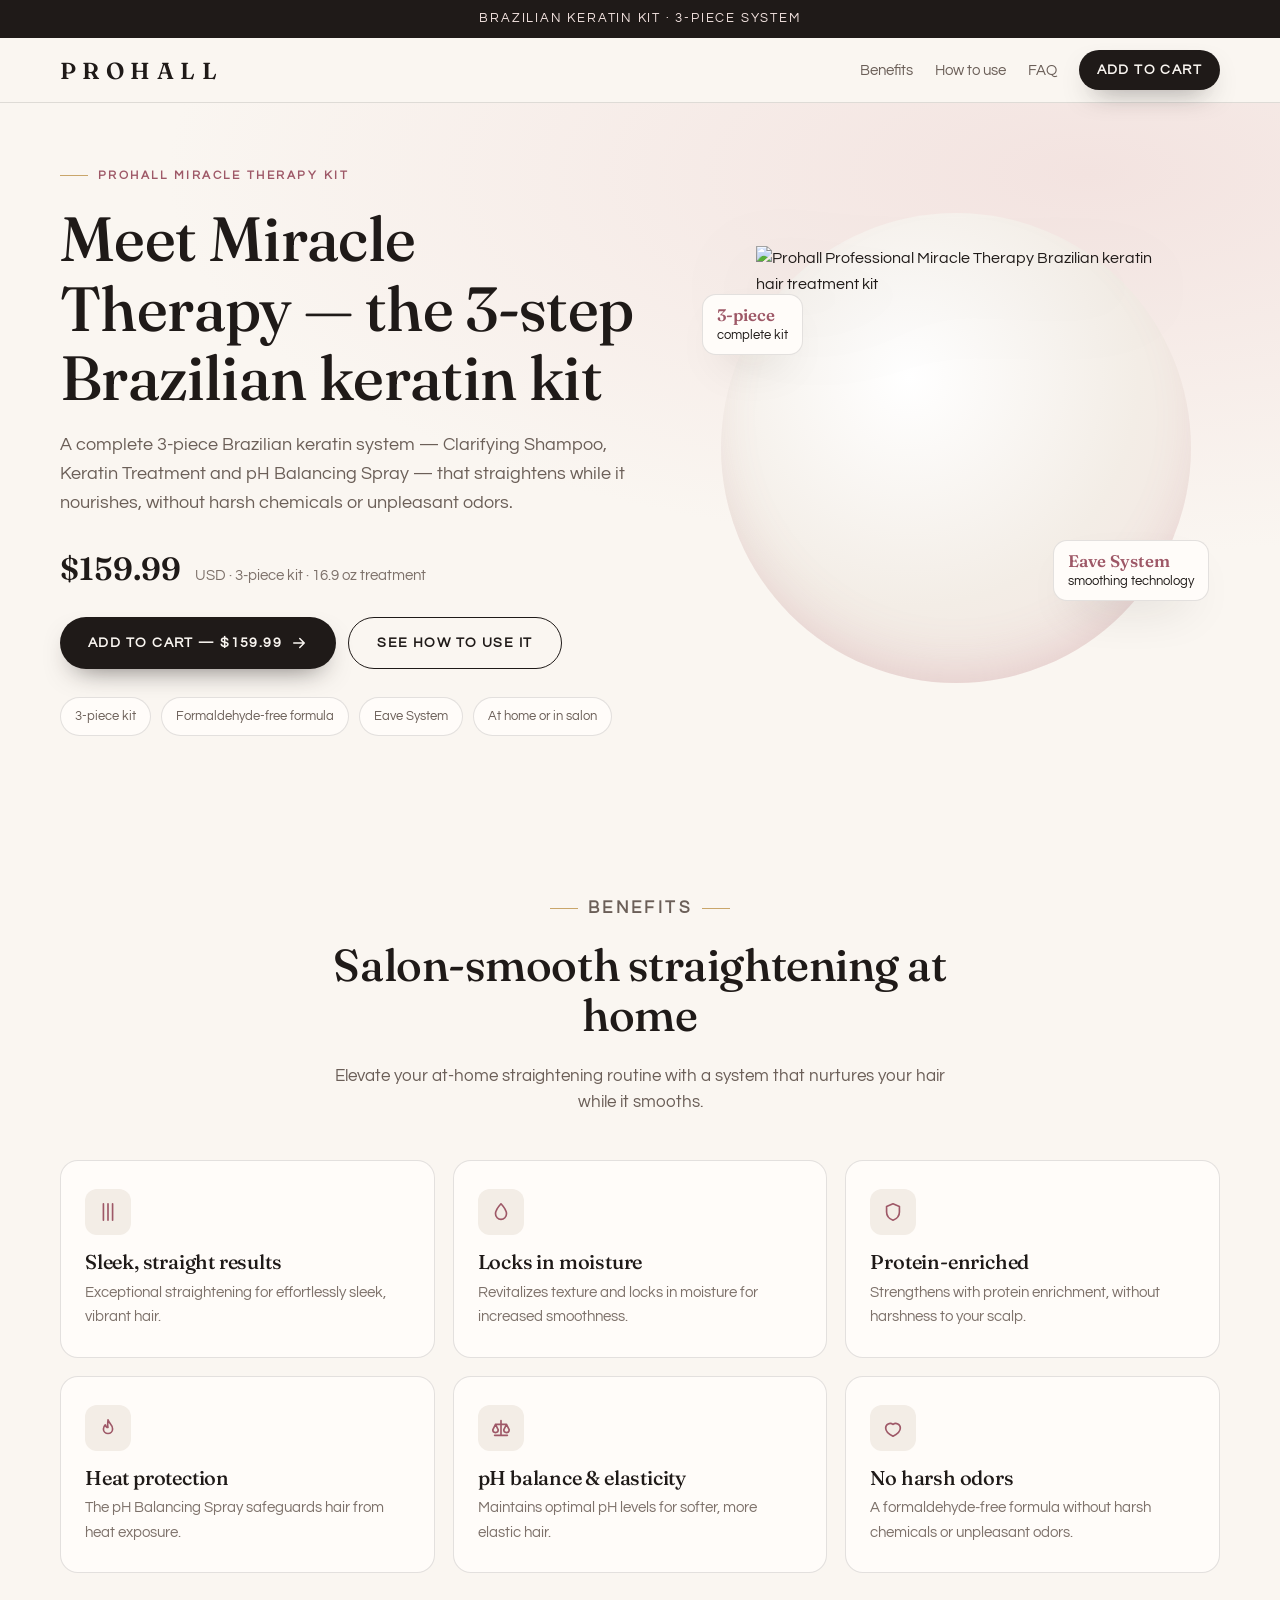
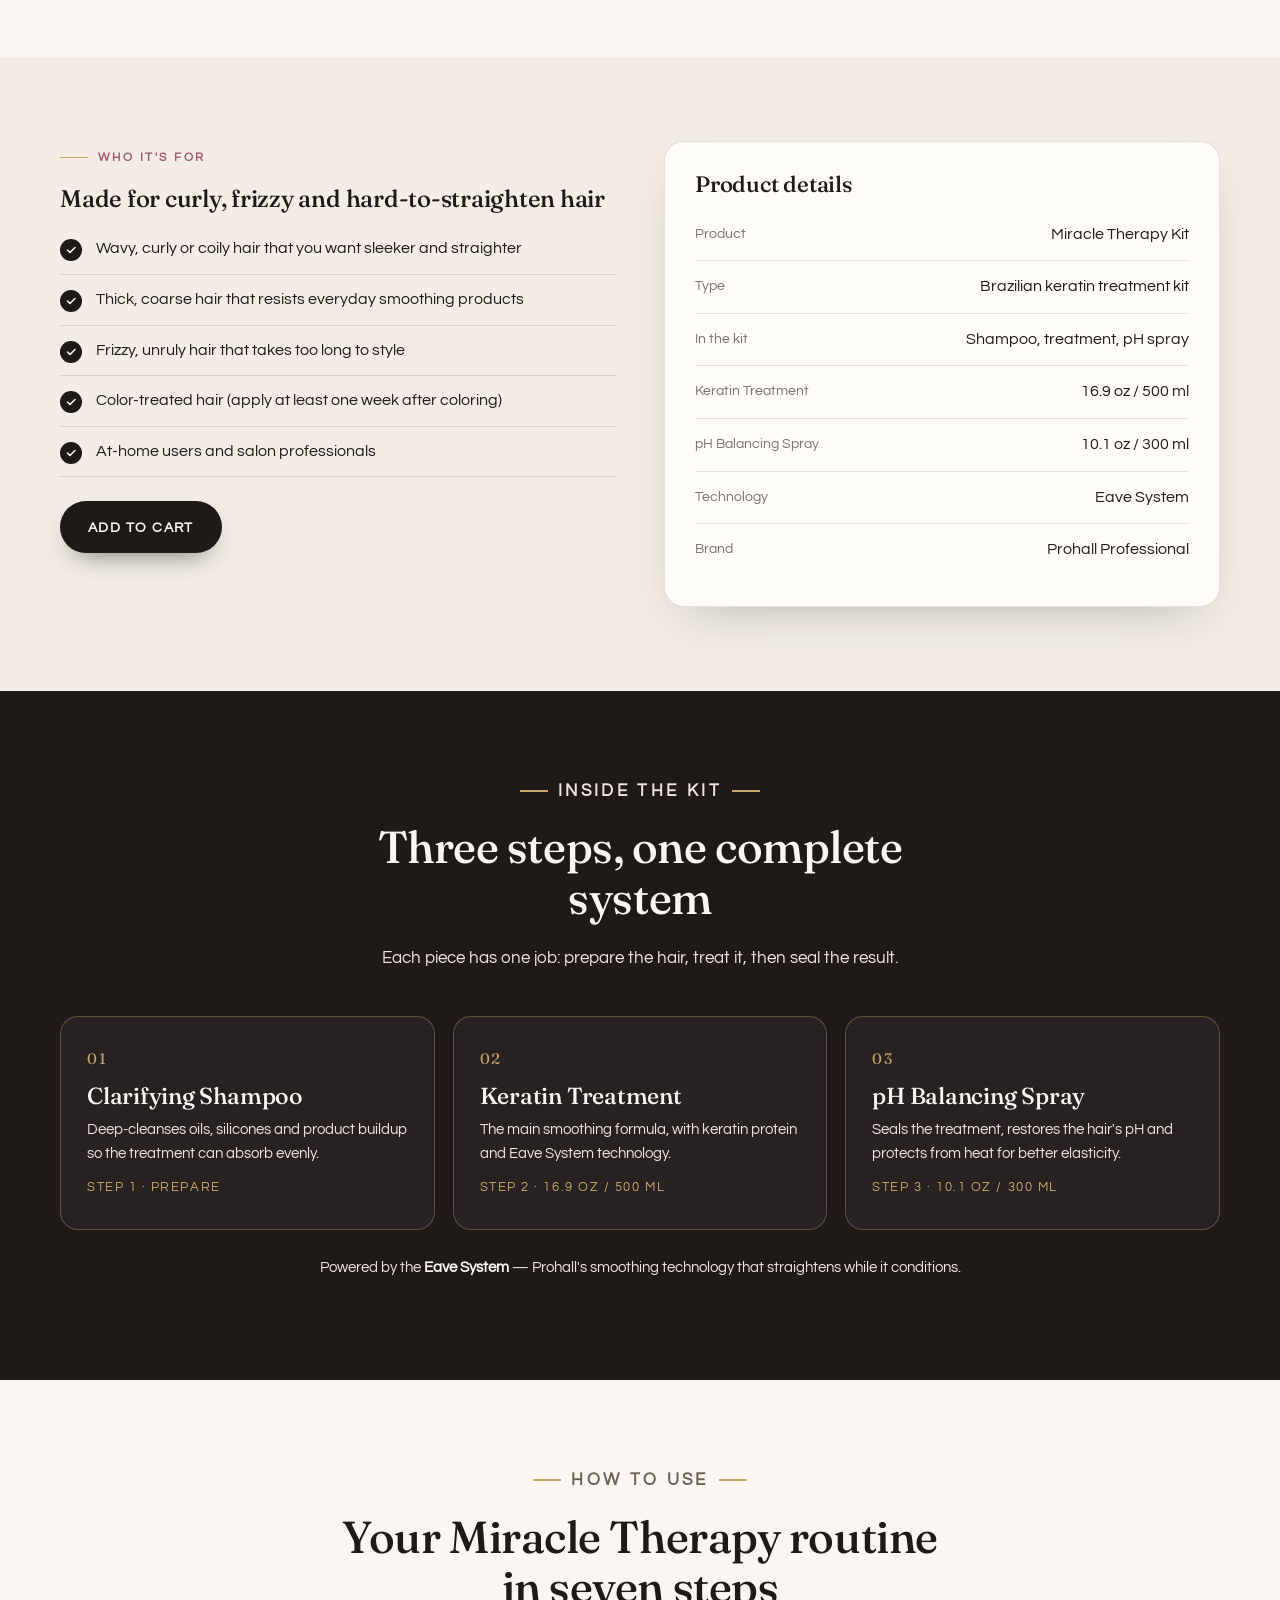
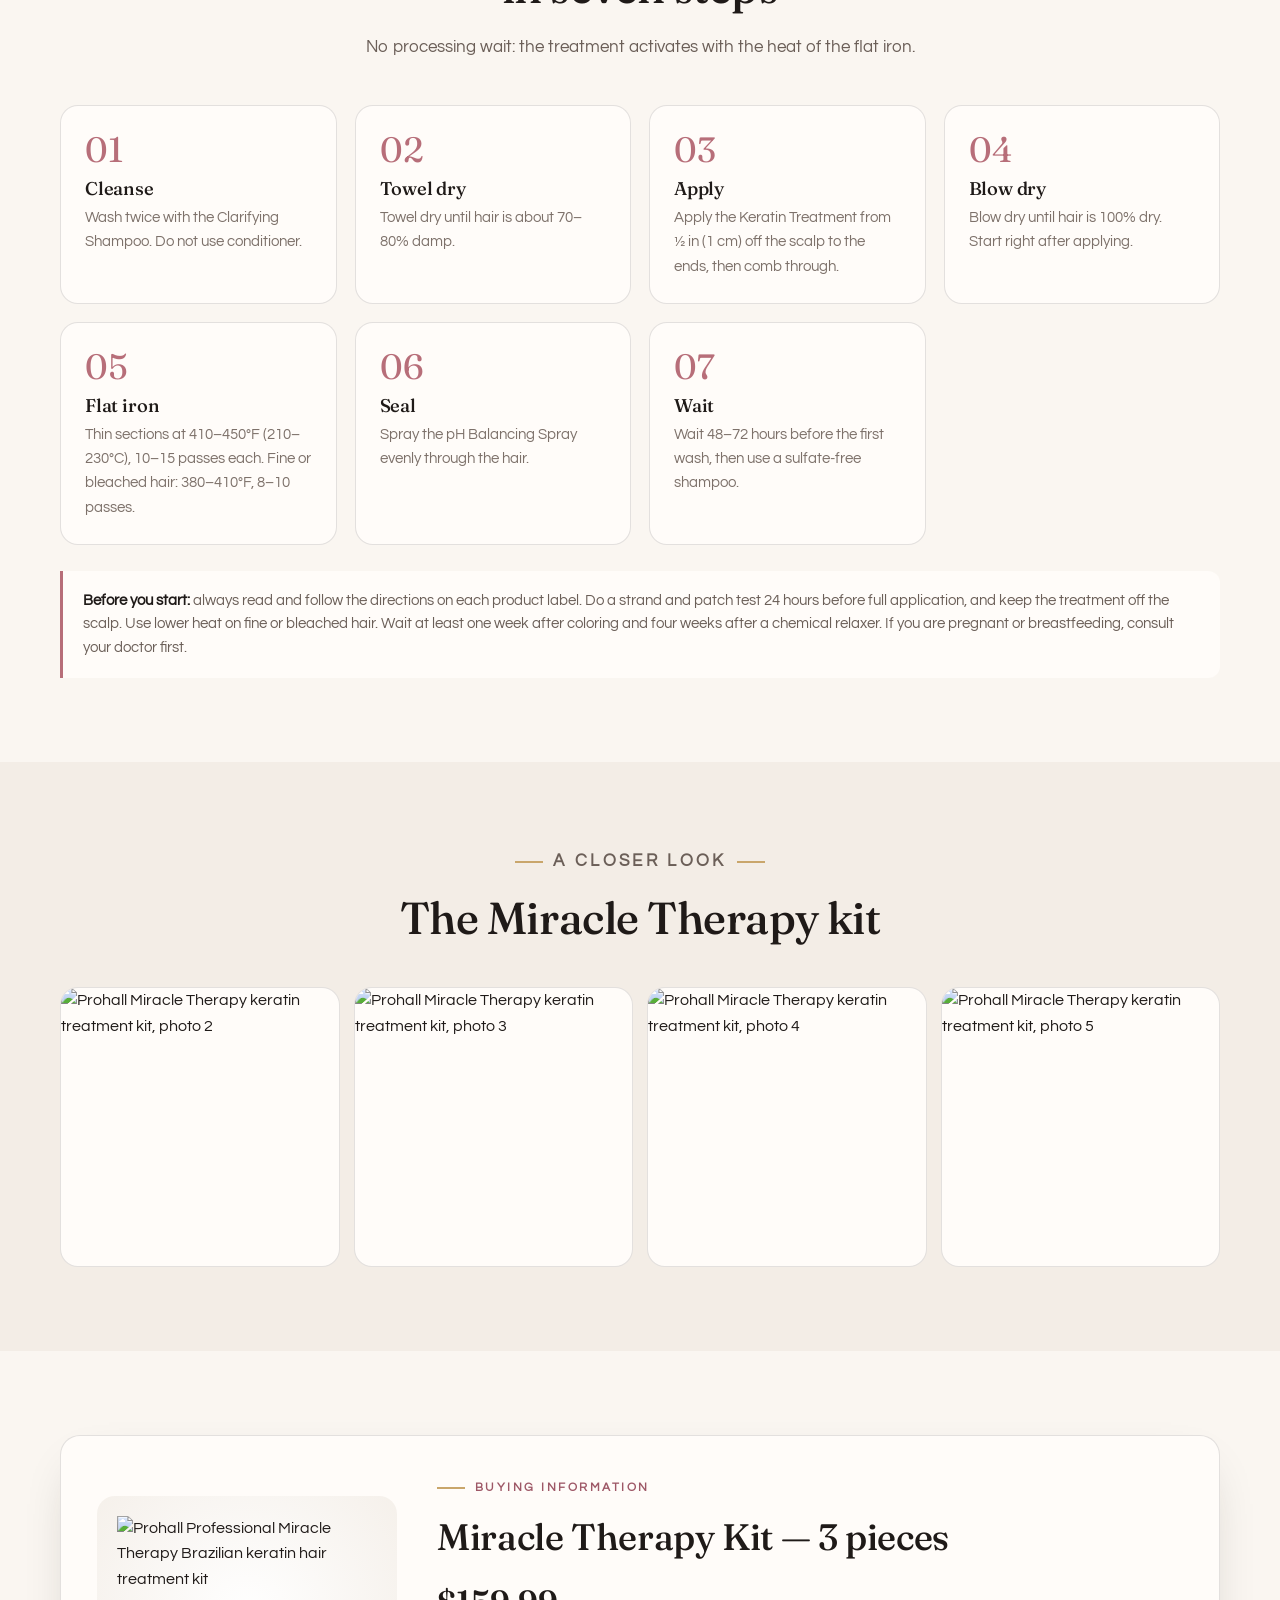
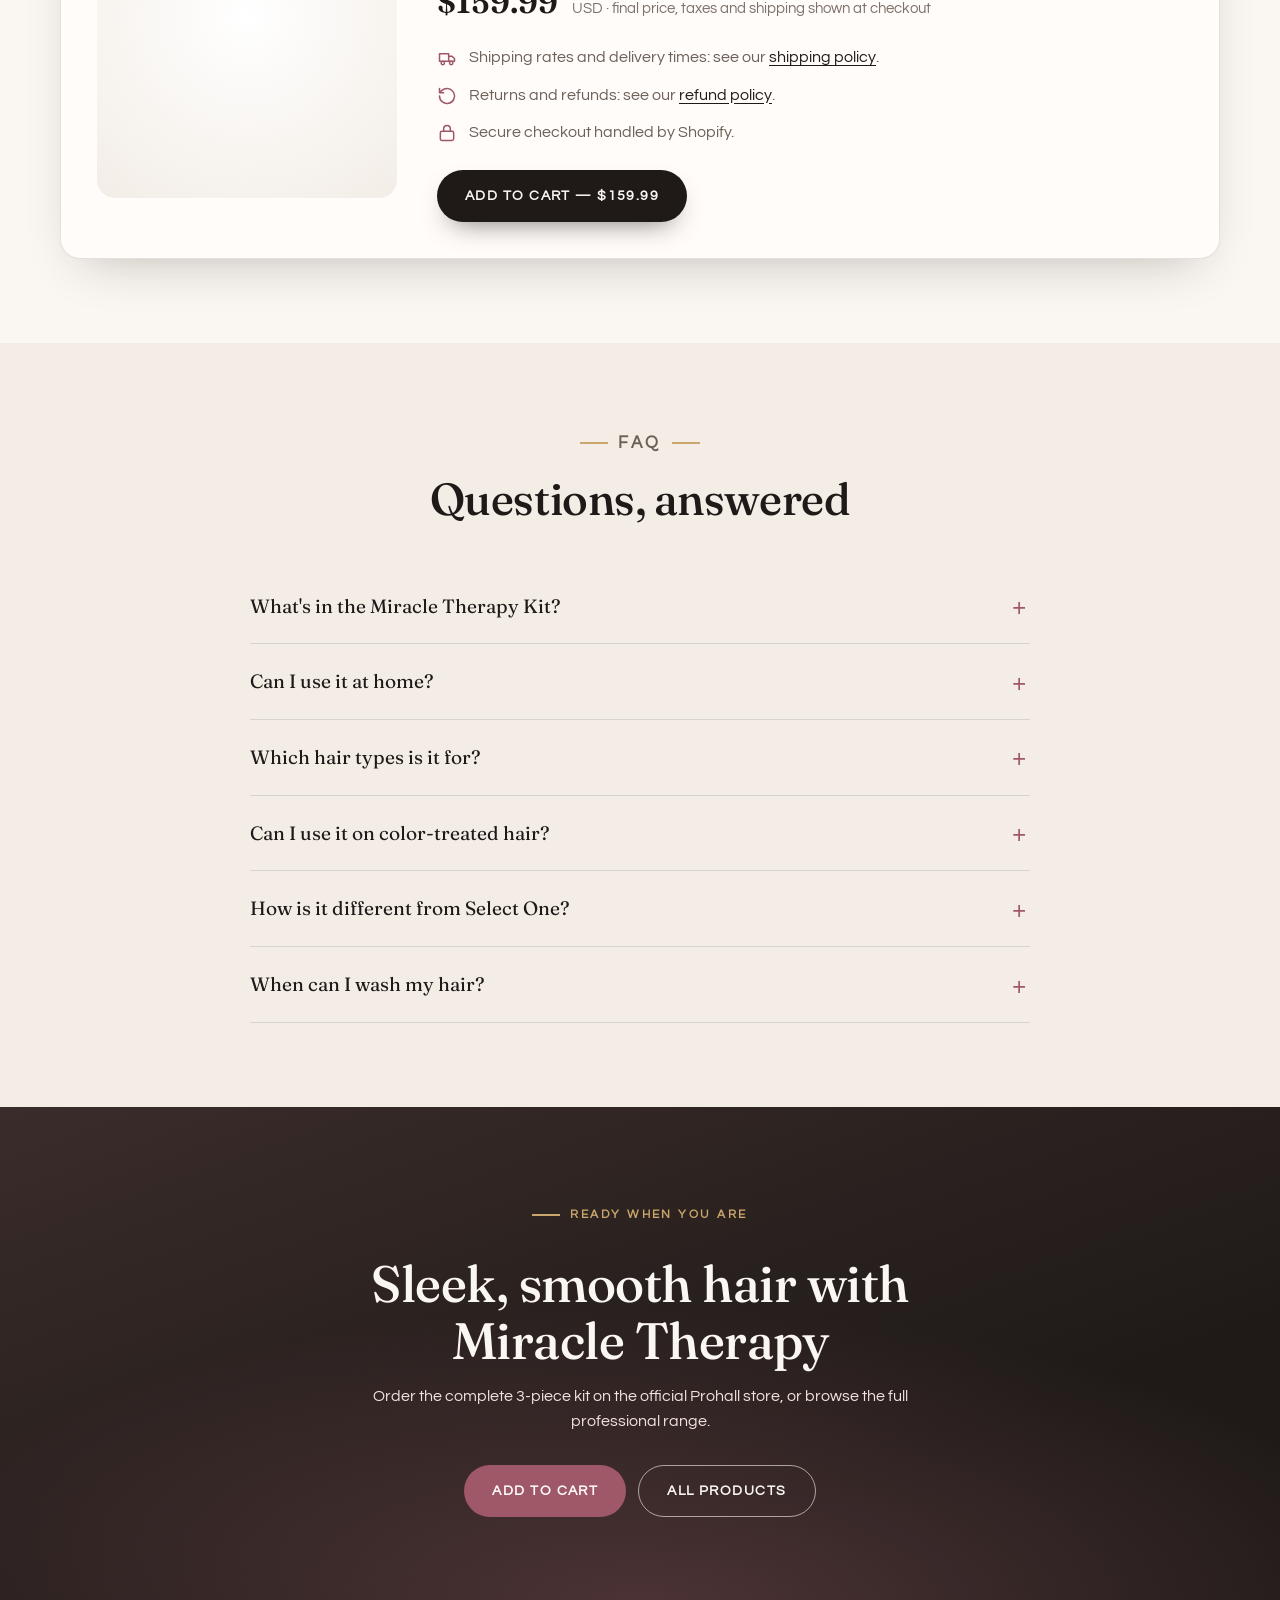
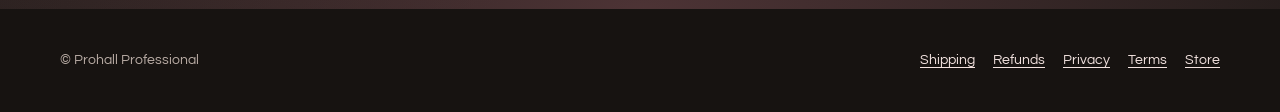
==== commit 72434c1b: "Add Meta Pixel and make every shop button add to cart - Meta Pixel 1762938528379464: PageView + View" ====
--- a/miracle-therapy/v1/a/index.html
+++ b/miracle-therapy/v1/a/index.html
@@ -3,7 +3,7 @@
 <head>
   <meta charset="utf-8">
   <meta name="viewport" content="width=device-width, initial-scale=1">
-  <!-- VERSION A — headline test. Only the <title> and <h1> differ from version B. -->
+  <!-- VERSION A — layout test. Same headline, copy, photos and offer as version B; only the layout differs. -->
   <title>Meet Miracle Therapy | Prohall Brazilian Keratin Treatment Kit</title>
   <meta name="description" content="Prohall Miracle Therapy Kit: Clarifying Shampoo, Keratin Treatment 16.9 oz and pH Balancing Spray 10.1 oz. A 3-step Brazilian keratin system for at-home or salon straightening.">
   <meta name="robots" content="noindex">
@@ -12,8 +12,32 @@
   <link rel="stylesheet" href="https://fonts.googleapis.com/css2?family=Fraunces:ital,opsz,wght@0,9..144,400..700;1,9..144,400..700&family=Questrial&display=swap">
   <link rel="preload" as="image" href="https://cdn.shopify.com/s/files/1/0581/4065/5793/files/av.png?v=1733241601&width=900">
   <link rel="stylesheet" href="../assets/styles.css">
+  <!-- Meta Pixel 1762938528379464: PageView + ViewContent on load, AddToCart on add-to-cart clicks.
+       Purchase is sent by Shopify's Meta integration at checkout, never from this page. -->
+  <script>
+  !function(f,b,e,v,n,t,s){if(f.fbq)return;n=f.fbq=function(){n.callMethod?
+  n.callMethod.apply(n,arguments):n.queue.push(arguments)};if(!f._fbq)f._fbq=n;
+  n.push=n;n.loaded=!0;n.version='2.0';n.queue=[];t=b.createElement(e);t.async=!0;
+  t.src=v;s=b.getElementsByTagName(e)[0];s.parentNode.insertBefore(t,s)}(window,
+  document,'script','https://connect.facebook.net/en_US/fbevents.js');
+  fbq('init', '1762938528379464');
+  fbq('track', 'PageView');
+  (function () {
+    var P = {"ids": ["44946754306225"], "prices": {"44946754306225": 159.99}, "value": 159.99, "name": "Prohall Miracle Therapy Kit", "page": "miracle-therapy-v1-a", "variant": "A"};
+    var base = { content_type: 'product', content_name: P.name, currency: 'USD', landing_page: P.page, landing_variant: P.variant };
+    fbq('track', 'ViewContent', Object.assign({ content_ids: P.ids, value: P.value }, base));
+    document.addEventListener('click', function (e) {
+      var a = e.target && e.target.closest ? e.target.closest('a[href*="/cart/"]') : null;
+      var m = a && a.getAttribute('href').match(/\/cart\/(\d+):(\d+)/);
+      if (!m) return;
+      var qty = Number(m[2]);
+      fbq('track', 'AddToCart', Object.assign({ content_ids: [m[1]], num_items: qty, value: (P.prices[m[1]] || P.value) * qty }, base));
+    }, true);
+  })();
+  </script>
 </head>
 <body>
+  <noscript><img height="1" width="1" style="display:none" alt="" src="https://www.facebook.com/tr?id=1762938528379464&amp;ev=PageView&amp;noscript=1"></noscript>
   <a class="skip" href="#main">Skip to content</a>
 
   <div class="announce">Brazilian keratin kit · 3-piece system</div>
@@ -25,7 +49,7 @@
         <a class="hide-sm" href="#benefits">Benefits</a>
         <a class="hide-sm" href="#how-to-use">How to use</a>
         <a class="hide-sm" href="#faq">FAQ</a>
-        <a class="btn btn-primary" href="https://shop.prohall.ai/products/brazilian-keratin-hair-treatment-kit-straightening-blowout-formaldehyde-free-prohall-professional-miracle-therapy-17oz-keratina-queratina-alisador-para-el-pelo">Shop now</a>
+        <a class="btn btn-primary" href="https://shop.prohall.ai/cart/44946754306225:1">Add to cart</a>
       </nav>
     </div>
   </header>
@@ -46,8 +70,8 @@
           </div>
 
           <div class="cta-row">
-            <a class="btn btn-primary" href="https://shop.prohall.ai/products/brazilian-keratin-hair-treatment-kit-straightening-blowout-formaldehyde-free-prohall-professional-miracle-therapy-17oz-keratina-queratina-alisador-para-el-pelo">
-              Shop Miracle Therapy
+            <a class="btn btn-primary" href="https://shop.prohall.ai/cart/44946754306225:1">
+              Add to cart &mdash; $159.99
               <svg viewBox="0 0 24 24" fill="none" stroke="currentColor" stroke-width="2" stroke-linecap="round" stroke-linejoin="round" aria-hidden="true"><path d="M5 12h14M13 6l6 6-6 6"/></svg>
             </a>
             <a class="btn btn-ghost" href="#how-to-use">See how to use it</a>
@@ -124,7 +148,7 @@
             <li>Color-treated hair (apply at least one week after coloring)</li>
             <li>At-home users and salon professionals</li>
           </ul>
-          <a class="btn btn-primary" href="https://shop.prohall.ai/products/brazilian-keratin-hair-treatment-kit-straightening-blowout-formaldehyde-free-prohall-professional-miracle-therapy-17oz-keratina-queratina-alisador-para-el-pelo">Shop Miracle Therapy</a>
+          <a class="btn btn-primary" href="https://shop.prohall.ai/cart/44946754306225:1">Add to cart</a>
         </div>
 
         <aside class="spec" aria-label="Product details">
@@ -244,8 +268,7 @@
               </li>
             </ul>
             <div class="cta-row">
-              <a class="btn btn-primary" href="https://shop.prohall.ai/cart/44946754306225:1">Buy now &mdash; $159.99</a>
-              <a class="btn btn-ghost" href="https://shop.prohall.ai/products/brazilian-keratin-hair-treatment-kit-straightening-blowout-formaldehyde-free-prohall-professional-miracle-therapy-17oz-keratina-queratina-alisador-para-el-pelo">View product page</a>
+              <a class="btn btn-primary" href="https://shop.prohall.ai/cart/44946754306225:1">Add to cart &mdash; $159.99</a>
             </div>
           </div>
         </div>
@@ -295,7 +318,7 @@
         <h2 id="final-title">Sleek, smooth hair with Miracle Therapy</h2>
         <p>Order the complete 3-piece kit on the official Prohall store, or browse the full professional range.</p>
         <div class="cta-row">
-          <a class="btn btn-gold" href="https://shop.prohall.ai/products/brazilian-keratin-hair-treatment-kit-straightening-blowout-formaldehyde-free-prohall-professional-miracle-therapy-17oz-keratina-queratina-alisador-para-el-pelo">Shop Miracle Therapy</a>
+          <a class="btn btn-gold" href="https://shop.prohall.ai/cart/44946754306225:1">Add to cart</a>
           <a class="btn btn-ghost" href="https://shop.prohall.ai/collections/all">All products</a>
         </div>
       </div>
@@ -317,7 +340,7 @@
 
   <div class="sticky-buy">
     <span class="s-name"><strong>Miracle Therapy</strong>$159.99 &middot; 3-piece kit</span>
-    <a class="btn btn-primary" href="https://shop.prohall.ai/products/brazilian-keratin-hair-treatment-kit-straightening-blowout-formaldehyde-free-prohall-professional-miracle-therapy-17oz-keratina-queratina-alisador-para-el-pelo">Shop now</a>
+    <a class="btn btn-primary" href="https://shop.prohall.ai/cart/44946754306225:1">Add to cart</a>
   </div>
 
   <!-- Split tracking: replace this tag with the EXACT one copied from
